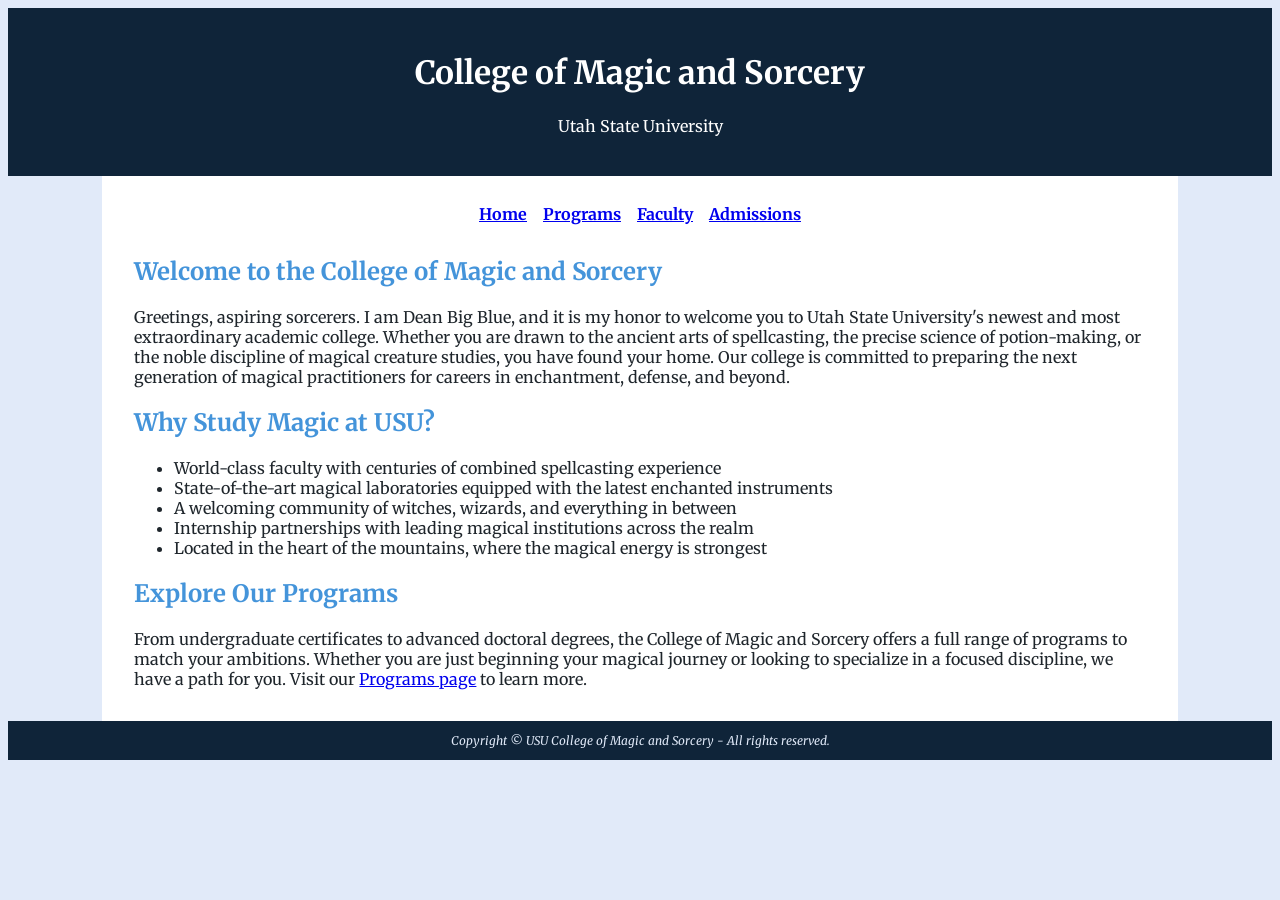
==== usu-mas/index.html @ d24ceee5 "Restored" ====
<!DOCTYPE html>
<html lang="en">
  <head>
    <link rel="preconnect" href="https://fonts.googleapis.com" />
    <link rel="preconnect" href="https://fonts.gstatic.com" crossorigin />
    <link href="https://fonts.googleapis.com/css2?family=Merriweather:wght@400;700&display=swap" rel="stylesheet" />
    <link rel="stylesheet" href="magic.css" />
    <meta charset="UTF-8" />
    <meta name="viewport" content="width=device-width, initial-scale=1.0" />
    <title>USU College of Magic and Sorcery</title>
  </head>
  <body>

    <header>
      <h1>College of Magic and Sorcery</h1>
      <p>Utah State University</p>
    </header>
    <div id="wrapper">
      <nav>
        <a href="index.html">Home</a> &nbsp;&nbsp;
        <a href="programs.html">Programs</a> &nbsp;&nbsp;
        <a href="faculty.html">Faculty</a> &nbsp;&nbsp;
        <a href="admissions.html">Admissions</a>
      </nav>

      <main>

        <h2>Welcome to the College of Magic and Sorcery</h2>

        <p>
          Greetings, aspiring sorcerers. I am Dean Big Blue, and it is my honor to welcome you
          to Utah State University's newest and most extraordinary academic college. Whether you
          are drawn to the ancient arts of spellcasting, the precise science of potion-making, or
          the noble discipline of magical creature studies, you have found your home. Our college
          is committed to preparing the next generation of magical practitioners for careers in
          enchantment, defense, and beyond.
        </p>

        <h2>Why Study Magic at USU?</h2>

        <ul>
          <li>World-class faculty with centuries of combined spellcasting experience</li>
          <li>State-of-the-art magical laboratories equipped with the latest enchanted instruments</li>
          <li>A welcoming community of witches, wizards, and everything in between</li>
          <li>Internship partnerships with leading magical institutions across the realm</li>
          <li>Located in the heart of the mountains, where the magical energy is strongest</li>
        </ul>

        <h2>Explore Our Programs</h2>

        <p>
          From undergraduate certificates to advanced doctoral degrees, the College of Magic and
          Sorcery offers a full range of programs to match your ambitions. Whether you are just
          beginning your magical journey or looking to specialize in a focused discipline, we have
          a path for you. Visit our <a href="programs.html">Programs page</a> to learn more.
        </p>

      </main>
    </div>
    <footer>
      Copyright &copy; USU College of Magic and Sorcery - All rights reserved.
    </footer>

  </body>
</html>
---- usu-mas/magic.css ----
body {
    background-color: #E1EAF9;
    color: #1E252B;
    font-family: "Merriweather", Georgia, serif;
}

header {
    background-color: #0F2439;
    color: #FFFFFF;
    text-align: center;
    padding: 1.5em;
}

h1 {
    line-height: 1.3;
}

h2 {
    color: #4494DA;
}

nav {
    text-align: center;
    padding: .75em;
    font-weight: bold;
}

footer {
    background-color: #0F2439;
    color: #E1EAF9;
    text-align: center;
    padding: 1em;
    font-size: .75em;
    font-style: italic;
}

#wrapper {
    width: 80%;
    background-color: #FFFFFF;
    margin-left: auto;
    margin-right: auto;
    padding: 1em 2em;
}
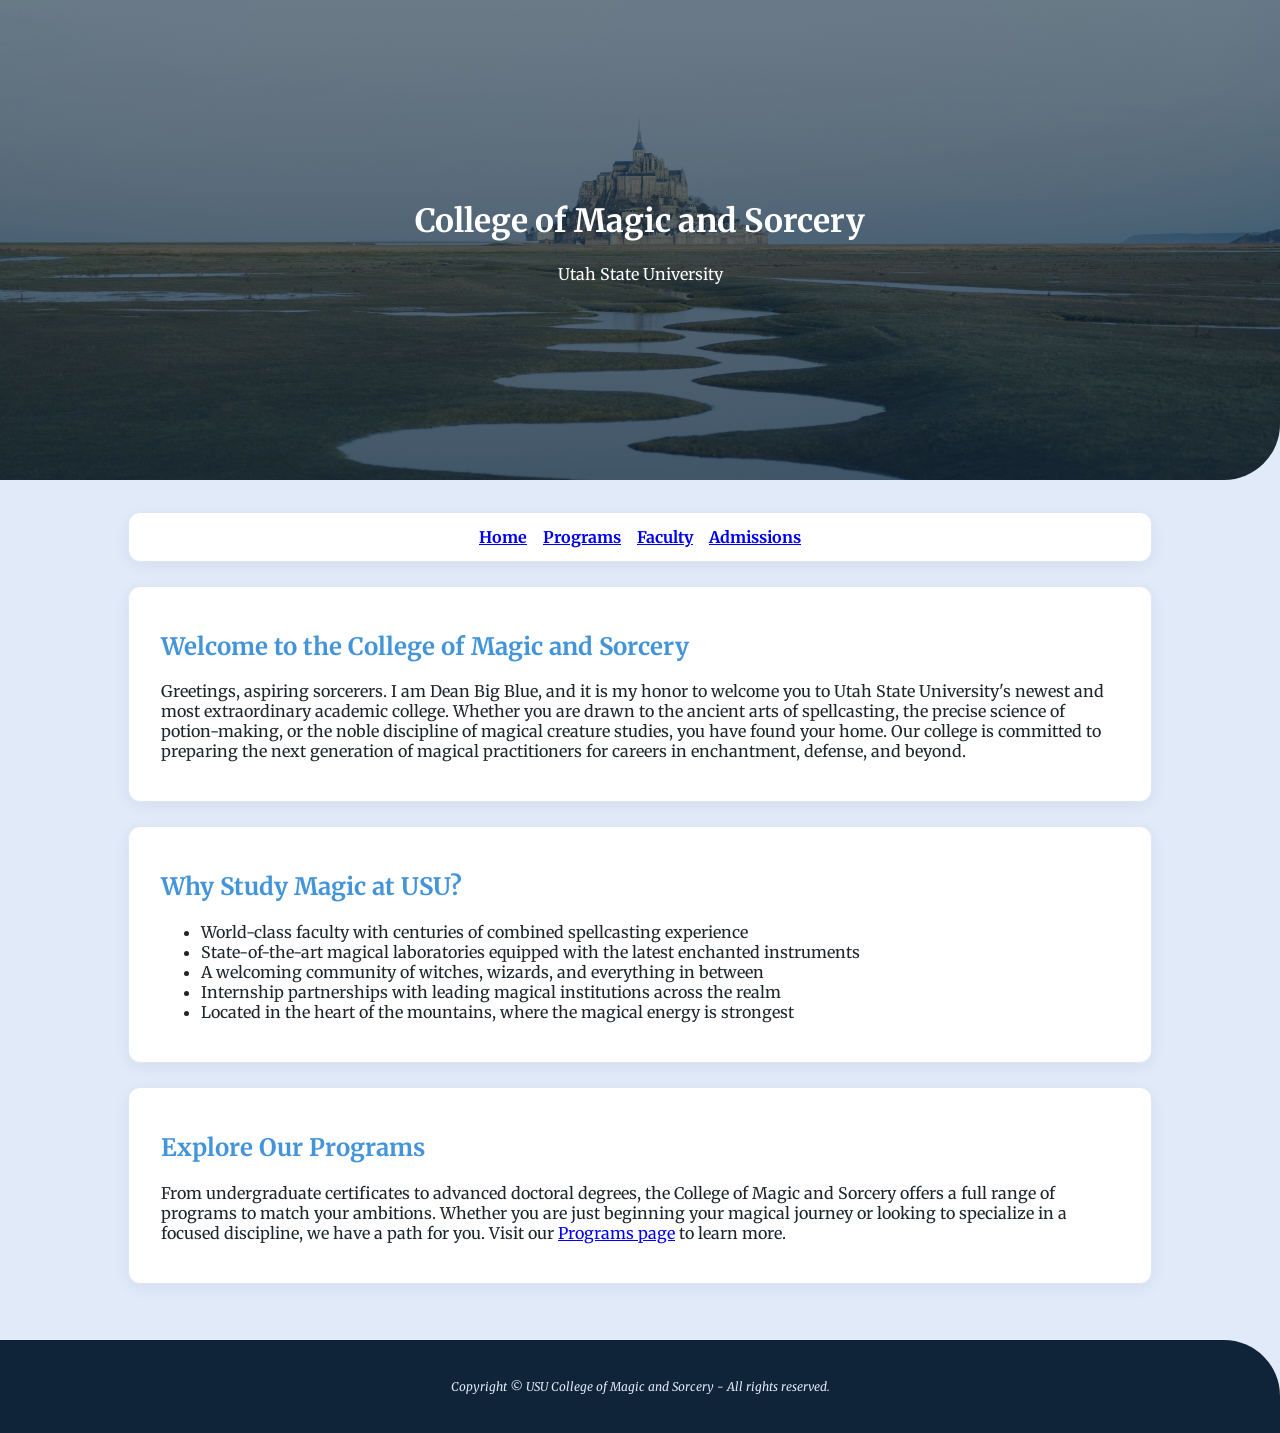
==== commit 11c04c79: "Completed assignment 05 and updated files to match the completed assignment" ====
--- a/usu-mas/index.html
+++ b/usu-mas/index.html
@@ -1,21 +1,24 @@
 <!DOCTYPE html>
 <html lang="en">
   <head>
+    <meta charset="UTF-8" />
+    <meta name="viewport" content="width=device-width, initial-scale=1.0" />
+    <title>USU College of Magic and Sorcery</title>
     <link rel="preconnect" href="https://fonts.googleapis.com" />
     <link rel="preconnect" href="https://fonts.gstatic.com" crossorigin />
     <link href="https://fonts.googleapis.com/css2?family=Merriweather:wght@400;700&display=swap" rel="stylesheet" />
     <link rel="stylesheet" href="magic.css" />
-    <meta charset="UTF-8" />
-    <meta name="viewport" content="width=device-width, initial-scale=1.0" />
-    <title>USU College of Magic and Sorcery</title>
+    <link rel="icon" href="images/favicon.svg" />
   </head>
   <body>
 
-    <header>
+    <header class="hero">
       <h1>College of Magic and Sorcery</h1>
       <p>Utah State University</p>
     </header>
+
     <div id="wrapper">
+
       <nav>
         <a href="index.html">Home</a> &nbsp;&nbsp;
         <a href="programs.html">Programs</a> &nbsp;&nbsp;
@@ -24,41 +27,47 @@
       </nav>
 
       <main>
+        <div class="card">
+          <h2>Welcome to the College of Magic and Sorcery</h2>
 
-        <h2>Welcome to the College of Magic and Sorcery</h2>
+          <p>
+            Greetings, aspiring sorcerers. I am Dean Big Blue, and it is my honor to welcome you
+            to Utah State University's newest and most extraordinary academic college. Whether you
+            are drawn to the ancient arts of spellcasting, the precise science of potion-making, or
+            the noble discipline of magical creature studies, you have found your home. Our college
+            is committed to preparing the next generation of magical practitioners for careers in
+            enchantment, defense, and beyond.
+          </p>
+        </div>
 
-        <p>
-          Greetings, aspiring sorcerers. I am Dean Big Blue, and it is my honor to welcome you
-          to Utah State University's newest and most extraordinary academic college. Whether you
-          are drawn to the ancient arts of spellcasting, the precise science of potion-making, or
-          the noble discipline of magical creature studies, you have found your home. Our college
-          is committed to preparing the next generation of magical practitioners for careers in
-          enchantment, defense, and beyond.
-        </p>
+        <div class="card">
+          <h2>Why Study Magic at USU?</h2>
 
-        <h2>Why Study Magic at USU?</h2>
+          <ul>
+            <li>World-class faculty with centuries of combined spellcasting experience</li>
+            <li>State-of-the-art magical laboratories equipped with the latest enchanted instruments</li>
+            <li>A welcoming community of witches, wizards, and everything in between</li>
+            <li>Internship partnerships with leading magical institutions across the realm</li>
+            <li>Located in the heart of the mountains, where the magical energy is strongest</li>
+          </ul>
+        </div>
 
-        <ul>
-          <li>World-class faculty with centuries of combined spellcasting experience</li>
-          <li>State-of-the-art magical laboratories equipped with the latest enchanted instruments</li>
-          <li>A welcoming community of witches, wizards, and everything in between</li>
-          <li>Internship partnerships with leading magical institutions across the realm</li>
-          <li>Located in the heart of the mountains, where the magical energy is strongest</li>
-        </ul>
+        <div class="card">
+          <h2>Explore Our Programs</h2>
 
-        <h2>Explore Our Programs</h2>
+          <p>
+            From undergraduate certificates to advanced doctoral degrees, the College of Magic and
+            Sorcery offers a full range of programs to match your ambitions. Whether you are just
+            beginning your magical journey or looking to specialize in a focused discipline, we have
+            a path for you. Visit our <a href="programs.html">Programs page</a> to learn more.
+          </p>
+        </div>
+      </main>
 
-        <p>
-          From undergraduate certificates to advanced doctoral degrees, the College of Magic and
-          Sorcery offers a full range of programs to match your ambitions. Whether you are just
-          beginning your magical journey or looking to specialize in a focused discipline, we have
-          a path for you. Visit our <a href="programs.html">Programs page</a> to learn more.
-        </p>
+    </div>
 
-      </main>
-    </div>
     <footer>
-      Copyright &copy; USU College of Magic and Sorcery - All rights reserved.
+      <p>Copyright &copy; USU College of Magic and Sorcery - All rights reserved.</p>
     </footer>
 
   </body>
--- a/usu-mas/magic.css
+++ b/usu-mas/magic.css
@@ -1,43 +1,99 @@
 body {
-    background-color: #E1EAF9;
-    color: #1E252B;
-    font-family: "Merriweather", Georgia, serif;
+  margin: 0;
+  background-color: #E1EAF9;
+  color: #1E252B;
+  font-family: "Merriweather", Georgia, serif;
 }
 
 header {
-    background-color: #0F2439;
-    color: #FFFFFF;
-    text-align: center;
-    padding: 1.5em;
+  background-color: #0F2439;
+  color: #FFFFFF;
+  text-align: center;
+  padding: 2em 1.5em;
+  border-radius: 0 0 56px 0;
 }
 
 h1 {
-    line-height: 1.3;
+  line-height: 1.3;
 }
 
 h2 {
-    color: #4494DA;
+  color: #4494DA;
 }
 
 nav {
-    text-align: center;
-    padding: .75em;
-    font-weight: bold;
+  background-color: #FFFFFF;
+  border: 1px solid #DCE6F5;
+  border-radius: 12px;
+  text-align: center;
+  font-weight: bold;
+  padding: .85em;
+  margin-bottom: 1.5em;
+  box-shadow: 0 4px 16px rgba(15, 36, 57, 0.06);
 }
 
 footer {
-    background-color: #0F2439;
-    color: #E1EAF9;
-    text-align: center;
-    padding: 1em;
-    font-size: .75em;
-    font-style: italic;
+  background-color: #0F2439;
+  color: #E1EAF9;
+  font-size: .75em;
+  font-style: italic;
+  text-align: center;
+  padding: 2.25em 1.5em;
+  border-radius: 0 56px 0 0;
 }
 
 #wrapper {
-    width: 80%;
-    background-color: #FFFFFF;
-    margin-left: auto;
-    margin-right: auto;
-    padding: 1em 2em;
+  width: 80%;
+  margin-left: auto;
+  margin-right: auto;
+  padding: 2em 0;
 }
+
+.card {
+  background-color: #FFFFFF;
+  border: 1px solid #DCE6F5;
+  border-radius: 12px;
+  padding: 1.5em 2em;
+  margin-bottom: 1.5em;
+  box-shadow: 0 4px 16px rgba(15, 36, 57, 0.06);
+}
+
+header.hero {
+  background-image: linear-gradient(rgba(15, 36, 57, 0.6), rgba(15, 36, 57, 0.75)), url(images/hero-banner.jpg);
+  background-repeat: no-repeat;
+  background-position: center;
+  background-size: cover;
+  padding: 180px 1.5em;
+}
+
+figure {
+  background-color: #FFFFFF;
+  border: 1px solid #DCE6F5;
+  border-radius: 12px;
+  padding: 1.5em;
+  margin: 0 0 1em 0;
+  text-align: center;
+  box-shadow: 0 4px 16px rgba(15, 36, 57, 0.06);
+  display: block;
+}
+
+img.portrait {
+  width: 120px;
+  height: 120px;
+  border-radius: 50%;
+  border-style: none;
+  object-fit: cover;
+}
+
+figcaption {
+  margin-top: .75em;
+  font-weight: bold;
+  color: #0F2439;
+}
+
+.cta-link img {
+  width: 72px;
+  height: 72px;
+  border-radius: 50%;
+  border-style: none;
+}
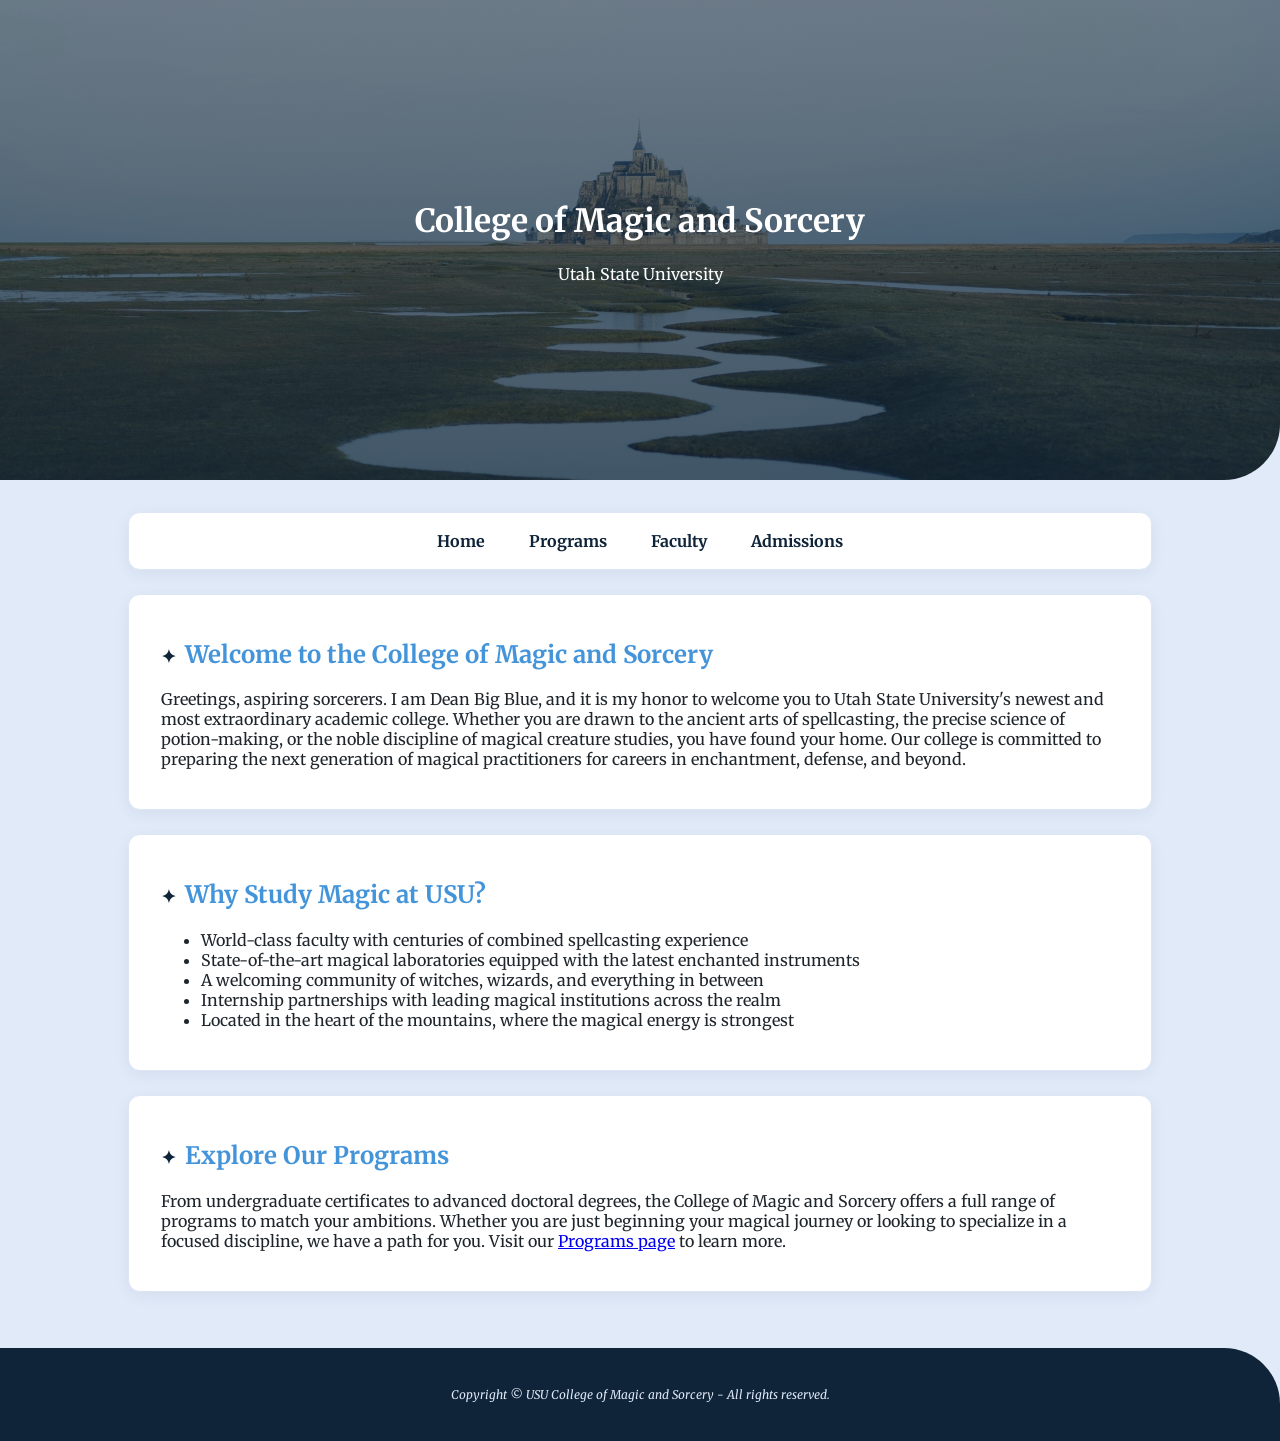
==== commit baa1f15c: "Completed assignment 6 Made the changes following assignment 6" ====
--- a/usu-mas/index.html
+++ b/usu-mas/index.html
@@ -8,7 +8,7 @@
     <link rel="preconnect" href="https://fonts.gstatic.com" crossorigin />
     <link href="https://fonts.googleapis.com/css2?family=Merriweather:wght@400;700&display=swap" rel="stylesheet" />
     <link rel="stylesheet" href="magic.css" />
-    <link rel="icon" href="images/favicon.svg" />
+    <link rel="icon" type="image/svg+xml" href="images/favicon.svg" />
   </head>
   <body>
 
@@ -19,14 +19,17 @@
 
     <div id="wrapper">
 
-      <nav>
-        <a href="index.html">Home</a> &nbsp;&nbsp;
-        <a href="programs.html">Programs</a> &nbsp;&nbsp;
-        <a href="faculty.html">Faculty</a> &nbsp;&nbsp;
-        <a href="admissions.html">Admissions</a>
-      </nav>
+    <nav>
+      <ul>
+        <li><a href="index.html">Home</a></li>
+        <li><a href="programs.html">Programs</a></li>
+        <li><a href="faculty.html">Faculty</a></li>
+        <li><a href="admissions.html">Admissions</a></li>
+      </ul>
+    </nav>
 
       <main>
+
         <div class="card">
           <h2>Welcome to the College of Magic and Sorcery</h2>
 
@@ -62,6 +65,7 @@
             a path for you. Visit our <a href="programs.html">Programs page</a> to learn more.
           </p>
         </div>
+
       </main>
 
     </div>
--- a/usu-mas/magic.css
+++ b/usu-mas/magic.css
@@ -1,3 +1,7 @@
+* {
+  box-sizing: border-box;
+}
+
 body {
   margin: 0;
   background-color: #E1EAF9;
@@ -13,6 +17,14 @@
   border-radius: 0 0 56px 0;
 }
 
+header.hero {
+  background-image: linear-gradient(rgba(15, 36, 57, 0.6), rgba(15, 36, 57, 0.75)), url(images/hero-banner.jpg);
+  background-repeat: no-repeat;
+  background-position: center;
+  background-size: cover;
+  padding: 180px 1.5em;
+}
+
 h1 {
   line-height: 1.3;
 }
@@ -21,15 +33,64 @@
   color: #4494DA;
 }
 
+h2::before {
+  content: "\2726";
+  color: #0F2439;
+  font-size: .75em;
+  margin-right: .5em;
+}
+
 nav {
   background-color: #FFFFFF;
   border: 1px solid #DCE6F5;
   border-radius: 12px;
   text-align: center;
   font-weight: bold;
-  padding: .85em;
+  padding: .5em;
   margin-bottom: 1.5em;
   box-shadow: 0 4px 16px rgba(15, 36, 57, 0.06);
+  position: sticky;
+  top: 1em;
+  z-index: 10;
+}
+
+nav li {
+  display: inline-block;
+}
+
+nav ul {
+  list-style-type: none;
+  margin: 0;
+  padding: 0;
+}
+
+nav a {
+  display: block;
+  padding: .6em 1.25em;
+  border-radius: 8px;
+  text-decoration: none;
+}
+
+nav a:link {
+  color: #0F2439;
+}
+
+nav a:visited {
+  color: #0F2439;
+}
+
+nav a:hover {
+  background-color: #E1EAF9;
+}
+
+nav a:active {
+  background-color: #4494DA;
+  color: #FFFFFF;
+}
+
+nav a:focus {
+  outline: 3px solid #4494DA;
+  outline-offset: 2px;
 }
 
 footer {
@@ -56,14 +117,8 @@
   padding: 1.5em 2em;
   margin-bottom: 1.5em;
   box-shadow: 0 4px 16px rgba(15, 36, 57, 0.06);
-}
-
-header.hero {
-  background-image: linear-gradient(rgba(15, 36, 57, 0.6), rgba(15, 36, 57, 0.75)), url(images/hero-banner.jpg);
-  background-repeat: no-repeat;
-  background-position: center;
-  background-size: cover;
-  padding: 180px 1.5em;
+  overflow: auto;
+  position: relative;
 }
 
 figure {
@@ -75,6 +130,26 @@
   text-align: center;
   box-shadow: 0 4px 16px rgba(15, 36, 57, 0.06);
   display: block;
+}
+
+.card figure {
+  float: left;
+  width: 220px;
+  margin: 0 1.75em .5em 0;
+}
+
+.badge {
+  position: absolute;
+  top: 1.25em;
+  right: 1.5em;
+  background-color: #4494DA;
+  color: #FFFFFF;
+  font-size: .7em;
+  font-weight: bold;
+  text-transform: uppercase;
+  letter-spacing: .05em;
+  padding: .4em .9em;
+  border-radius: 999px;
 }
 
 img.portrait {
@@ -96,4 +171,18 @@
   height: 72px;
   border-radius: 50%;
   border-style: none;
+}
+
+.column-left {
+  float: left;
+  width: 48%;
+}
+
+.column-right {
+  float: right;
+  width: 48%;
+}
+
+.clear {
+  clear: both;
 }
